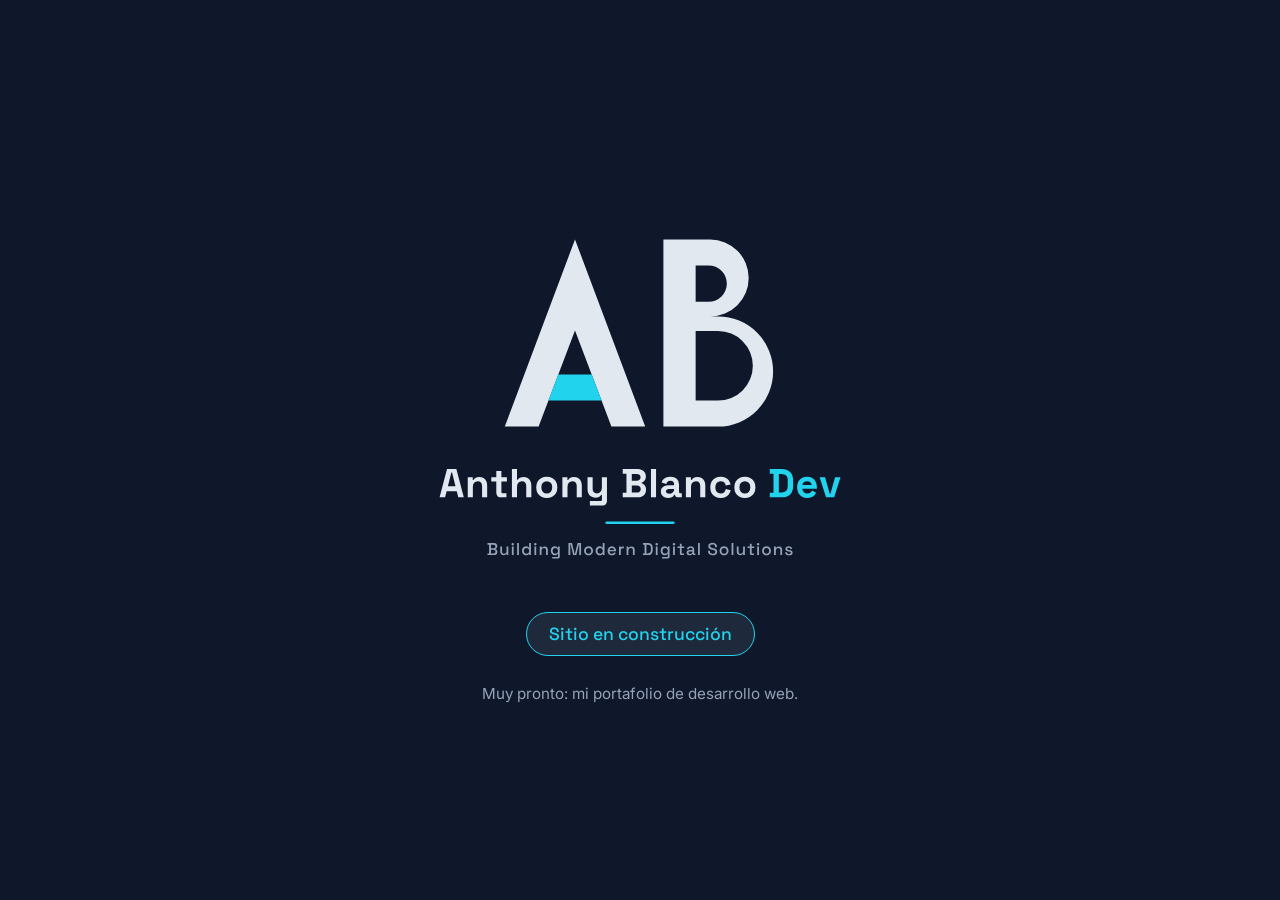
==== index.html @ bfed65dd "Create index.html" ====
<!DOCTYPE html>
<html lang="es">
<head>
  <meta charset="UTF-8">
  <meta name="viewport" content="width=device-width, initial-scale=1">
  <title>Anthony Blanco Dev | Sitio en construcción</title>
  <meta name="description" content="Building Modern Digital Solutions">
  <link rel="icon" href="favicon.svg" type="image/svg+xml">

  <link rel="preconnect" href="https://fonts.googleapis.com">
  <link rel="preconnect" href="https://fonts.gstatic.com" crossorigin>
  <link href="https://fonts.googleapis.com/css2?family=Inter:wght@400;500&family=Space+Grotesk:wght@500;700&display=swap" rel="stylesheet">

  <style>
    :root {
      --bg-principal: #0F172A;
      --bg-secundario: #1E293B;
      --acento: #22D3EE;
      --texto: #E2E8F0;
      --texto-suave: #94A3B8;
    }
    * { box-sizing: border-box; margin: 0; }
    body {
      min-height: 100svh;
      display: grid;
      place-items: center;
      padding: 24px;
      background: var(--bg-principal);
      color: var(--texto);
      font-family: 'Inter', sans-serif;
      text-align: center;
    }
    main { display: grid; gap: 28px; justify-items: center; }
    img { width: min(90vw, 520px); height: auto; }
    .estado {
      font-family: 'Space Grotesk', sans-serif;
      font-weight: 500;
      font-size: 1.1rem;
      padding: 10px 22px;
      border: 1px solid var(--acento);
      border-radius: 999px;
      background: var(--bg-secundario);
      color: var(--acento);
    }
    .nota { color: var(--texto-suave); font-size: 0.95rem; }
  </style>
</head>
<body>
  <main>
    <img src="logo-completo.svg" alt="Logotipo de Anthony Blanco Dev: Building Modern Digital Solutions">
    <p class="estado">Sitio en construcción</p>
    <p class="nota">Muy pronto: mi portafolio de desarrollo web.</p>
  </main>
</body>
</html>
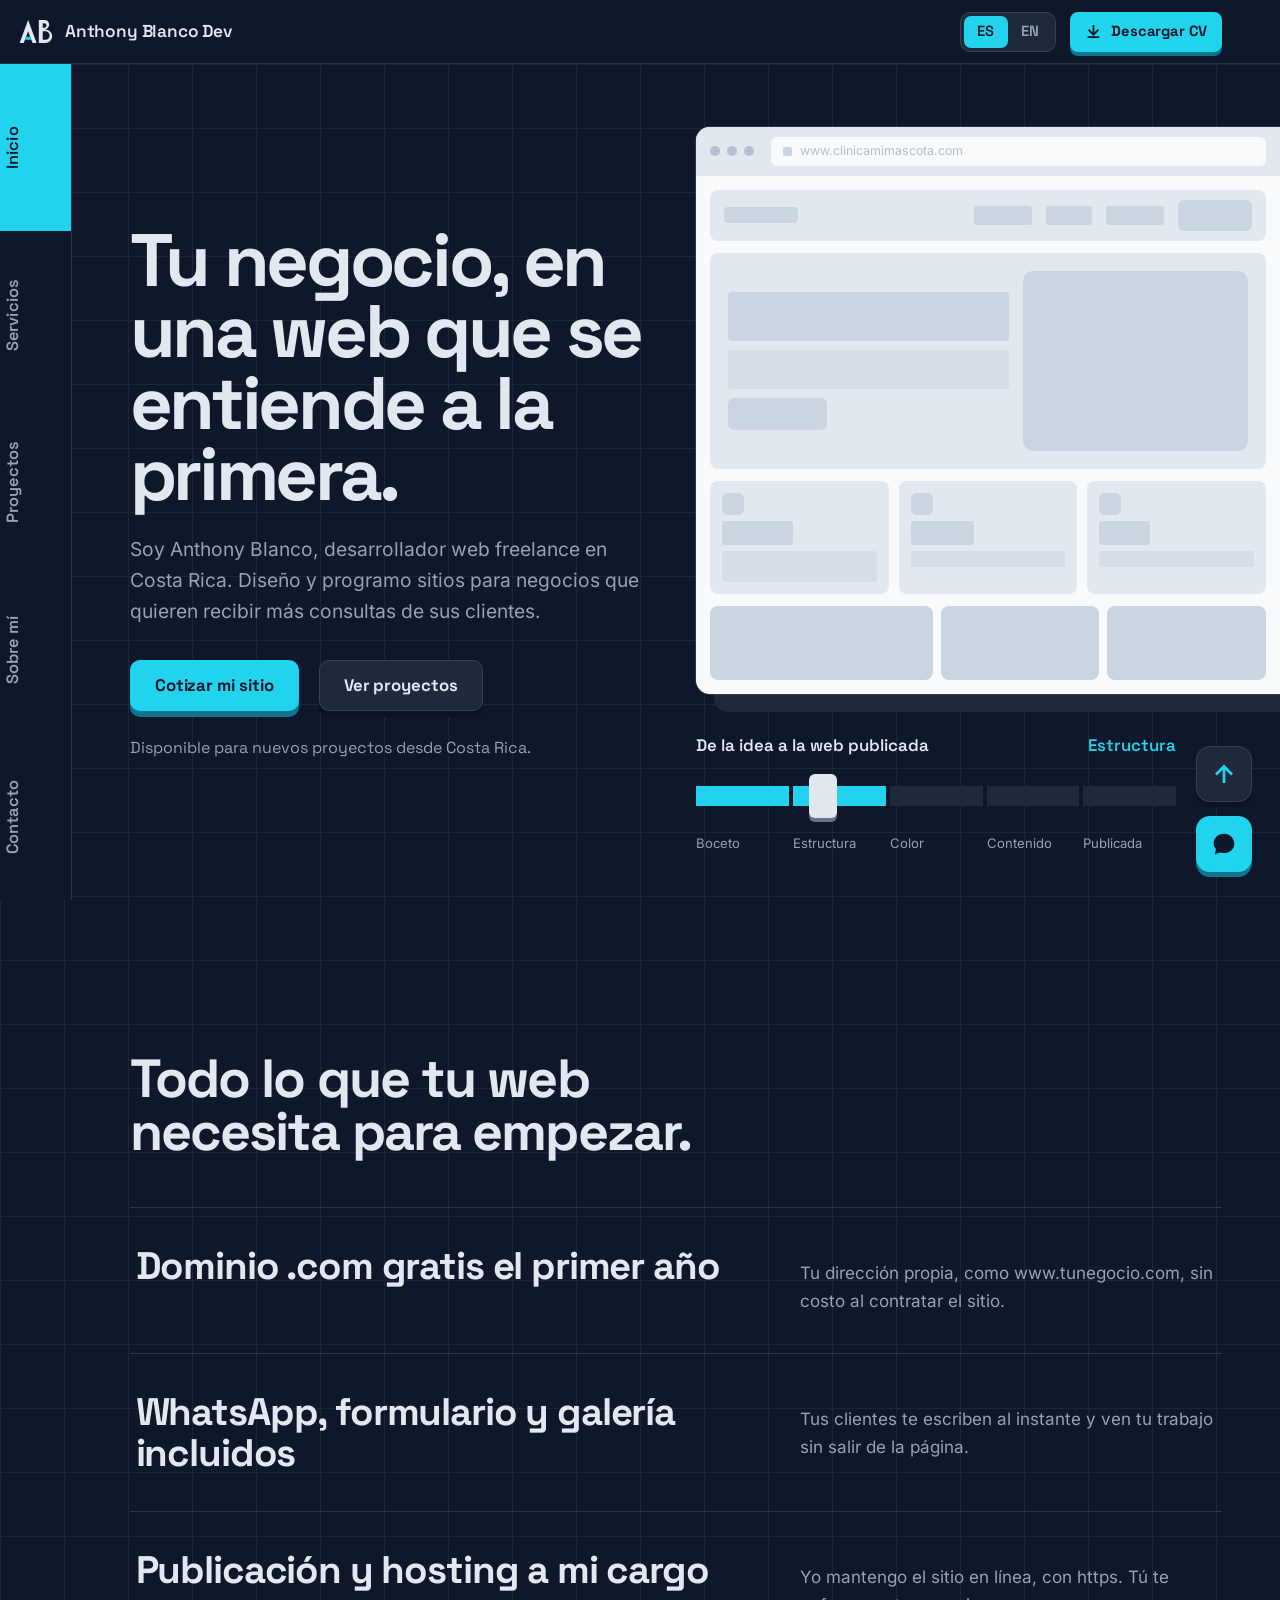
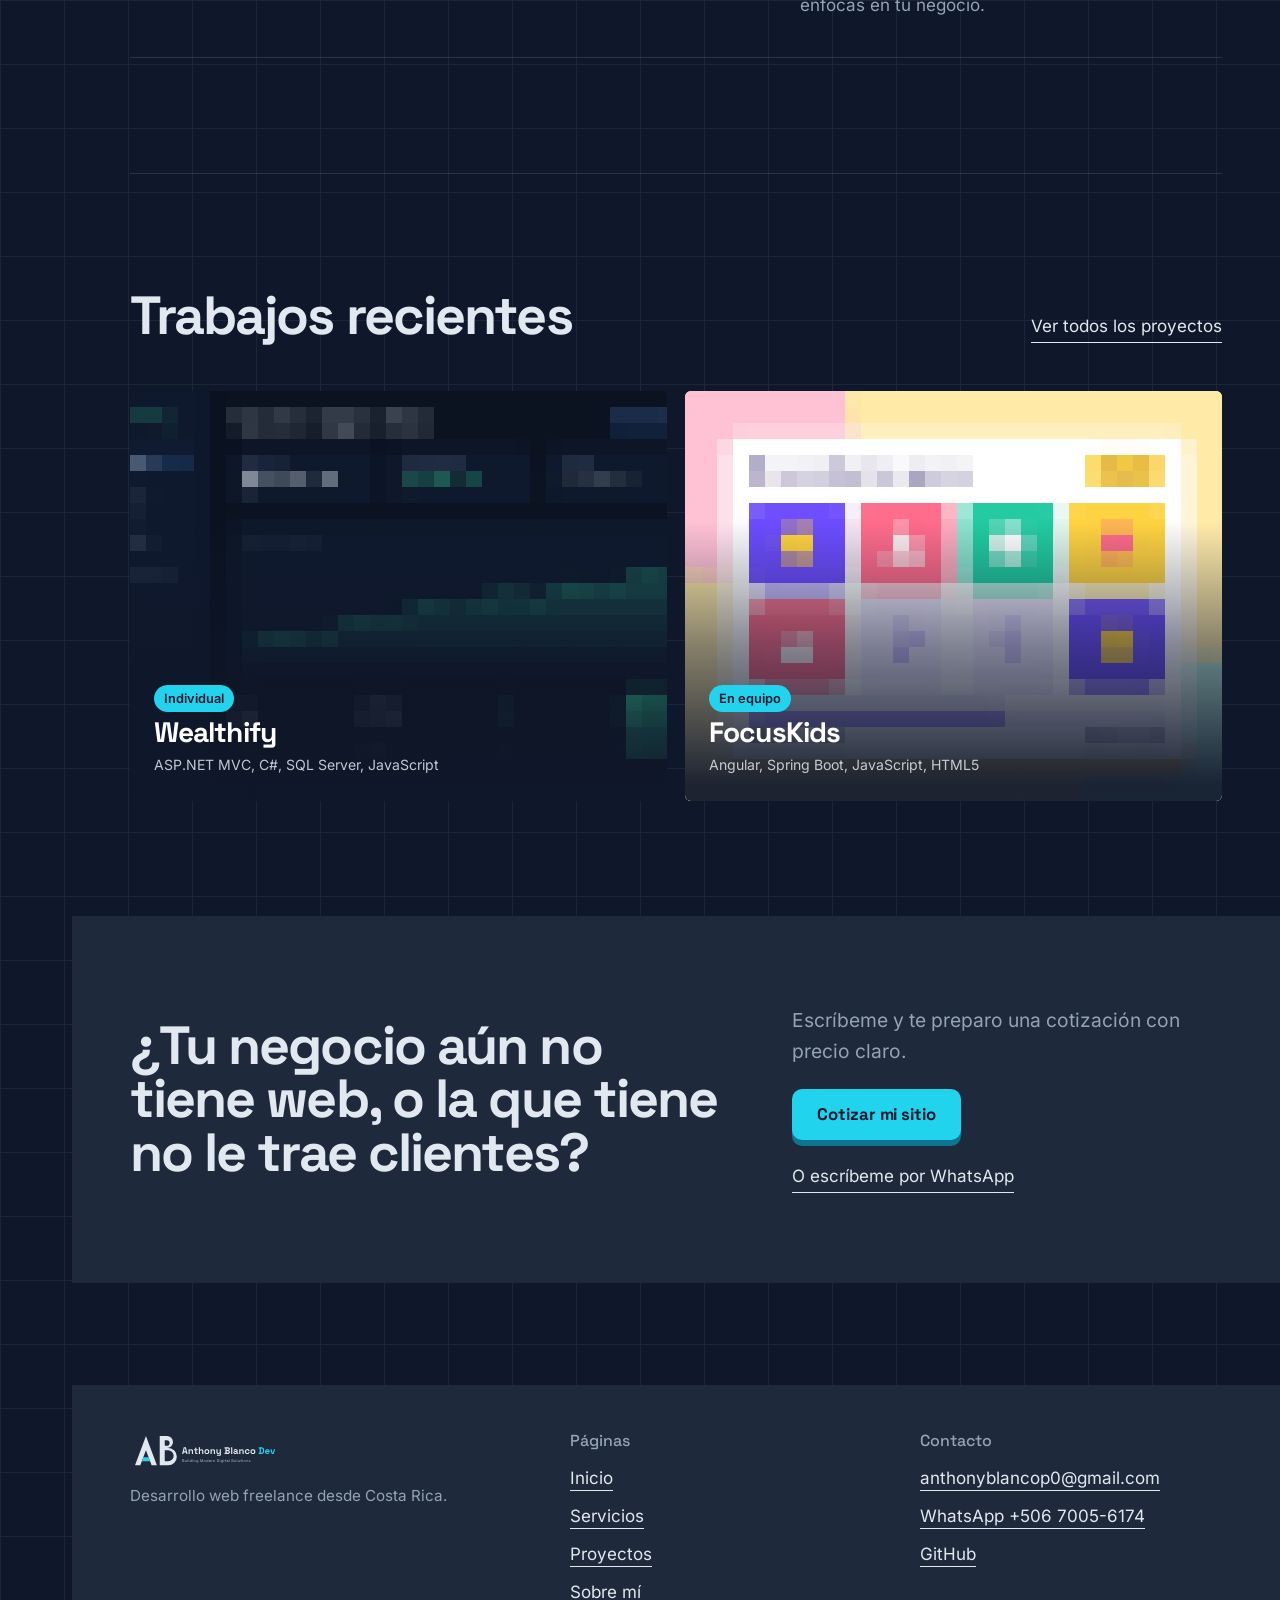
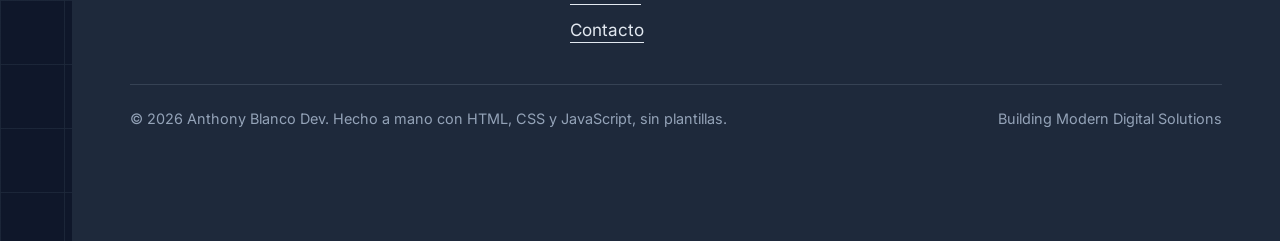
==== commit fc7e2f0b: "Portafolio freelance multipágina en proyecto/ Cinco páginas, ES/EN, galería con enfoque pixelado, tr" ====
--- a/index.html
+++ b/index.html
@@ -1,55 +1,15 @@
 <!DOCTYPE html>
 <html lang="es">
 <head>
-  <meta charset="UTF-8">
-  <meta name="viewport" content="width=device-width, initial-scale=1">
-  <title>Anthony Blanco Dev | Sitio en construcción</title>
-  <meta name="description" content="Building Modern Digital Solutions">
-  <link rel="icon" href="favicon.svg" type="image/svg+xml">
-
-  <link rel="preconnect" href="https://fonts.googleapis.com">
-  <link rel="preconnect" href="https://fonts.gstatic.com" crossorigin>
-  <link href="https://fonts.googleapis.com/css2?family=Inter:wght@400;500&family=Space+Grotesk:wght@500;700&display=swap" rel="stylesheet">
-
-  <style>
-    :root {
-      --bg-principal: #0F172A;
-      --bg-secundario: #1E293B;
-      --acento: #22D3EE;
-      --texto: #E2E8F0;
-      --texto-suave: #94A3B8;
-    }
-    * { box-sizing: border-box; margin: 0; }
-    body {
-      min-height: 100svh;
-      display: grid;
-      place-items: center;
-      padding: 24px;
-      background: var(--bg-principal);
-      color: var(--texto);
-      font-family: 'Inter', sans-serif;
-      text-align: center;
-    }
-    main { display: grid; gap: 28px; justify-items: center; }
-    img { width: min(90vw, 520px); height: auto; }
-    .estado {
-      font-family: 'Space Grotesk', sans-serif;
-      font-weight: 500;
-      font-size: 1.1rem;
-      padding: 10px 22px;
-      border: 1px solid var(--acento);
-      border-radius: 999px;
-      background: var(--bg-secundario);
-      color: var(--acento);
-    }
-    .nota { color: var(--texto-suave); font-size: 0.95rem; }
-  </style>
+<meta charset="UTF-8">
+<meta name="viewport" content="width=device-width, initial-scale=1">
+<title>Anthony Blanco Dev</title>
+<meta name="description" content="Building Modern Digital Solutions">
+<meta http-equiv="refresh" content="0; url=proyecto/">
+<link rel="canonical" href="https://anthonyblanco-dev.github.io/proyecto/">
+<link rel="icon" href="favicon.svg" type="image/svg+xml">
+<style>body{margin:0;min-height:100vh;display:grid;place-items:center;background:#0F172A;color:#E2E8F0;font-family:system-ui,sans-serif}a{color:#22D3EE}</style>
+<script>location.replace("proyecto/");</script>
 </head>
-<body>
-  <main>
-    <img src="logo-completo.svg" alt="Logotipo de Anthony Blanco Dev: Building Modern Digital Solutions">
-    <p class="estado">Sitio en construcción</p>
-    <p class="nota">Muy pronto: mi portafolio de desarrollo web.</p>
-  </main>
-</body>
+<body><p>Redirigiendo al portafolio… <a href="proyecto/">Entrar</a></p></body>
 </html>
